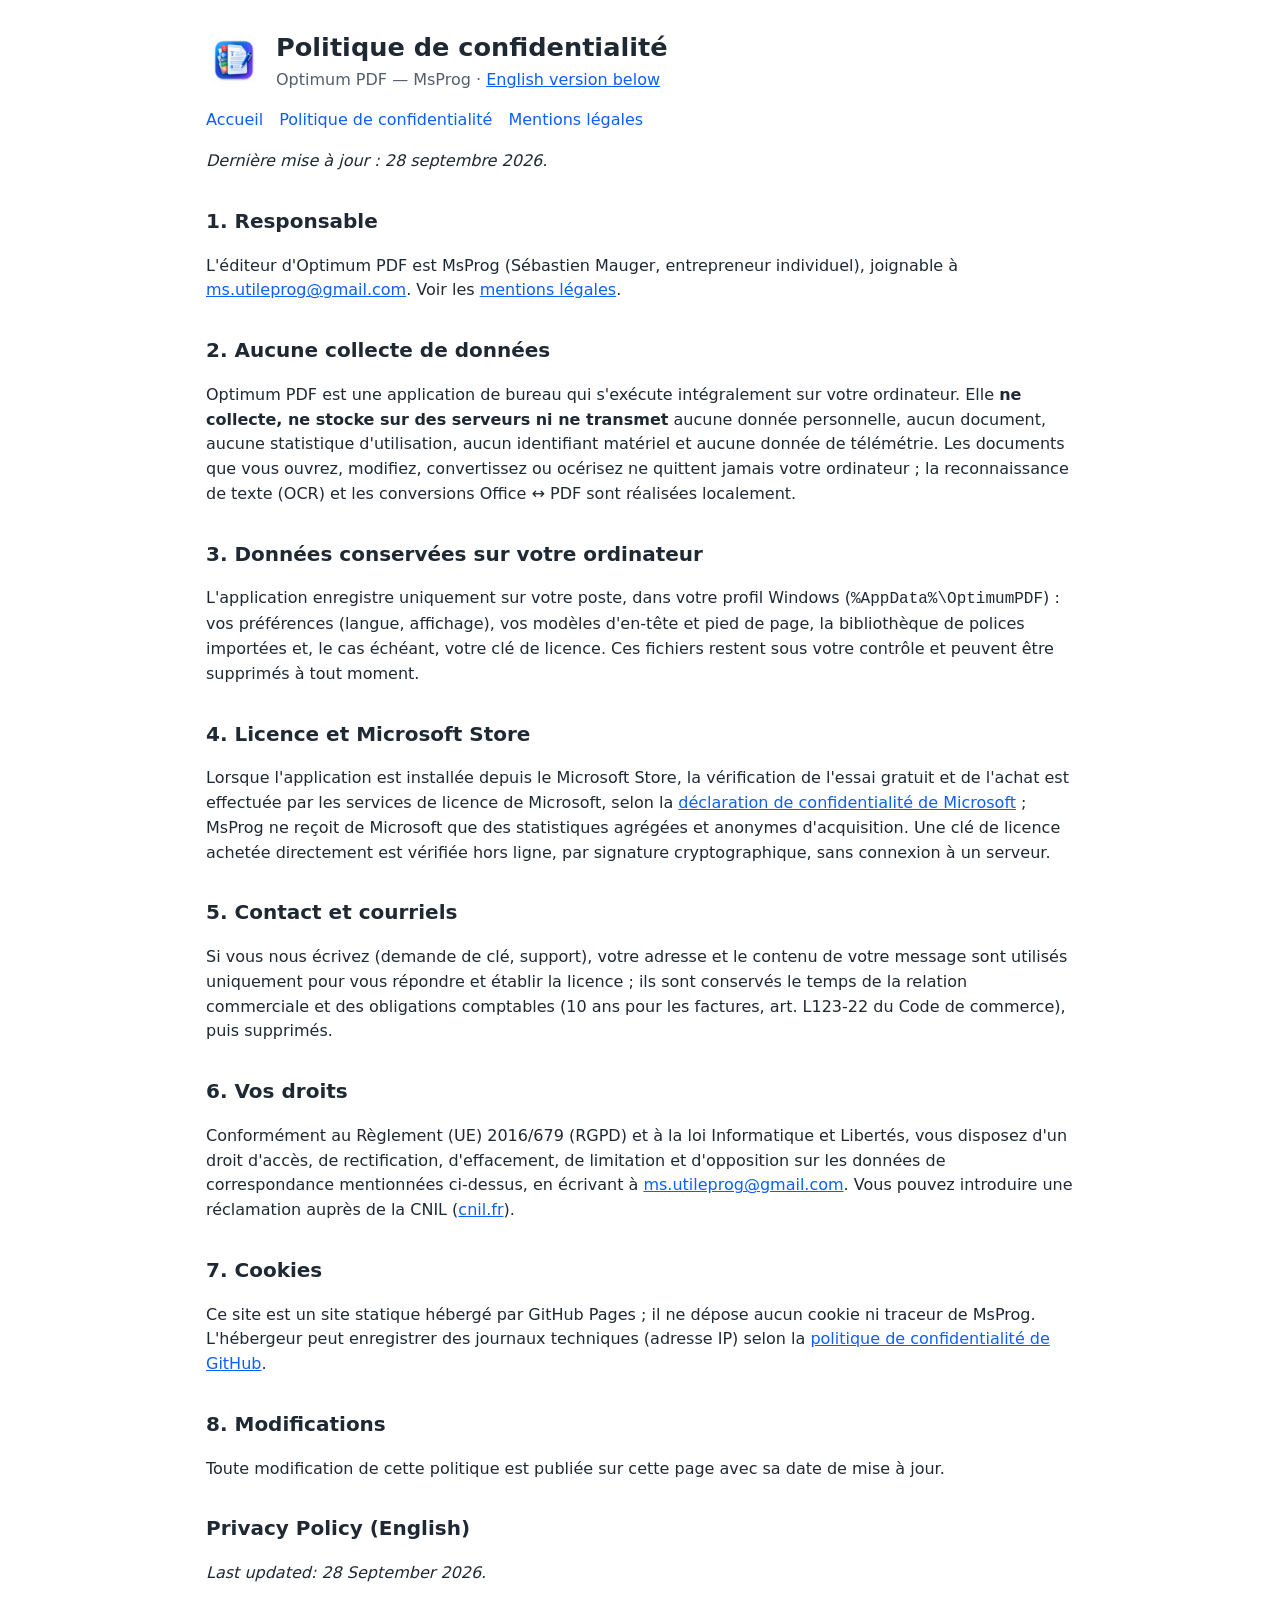
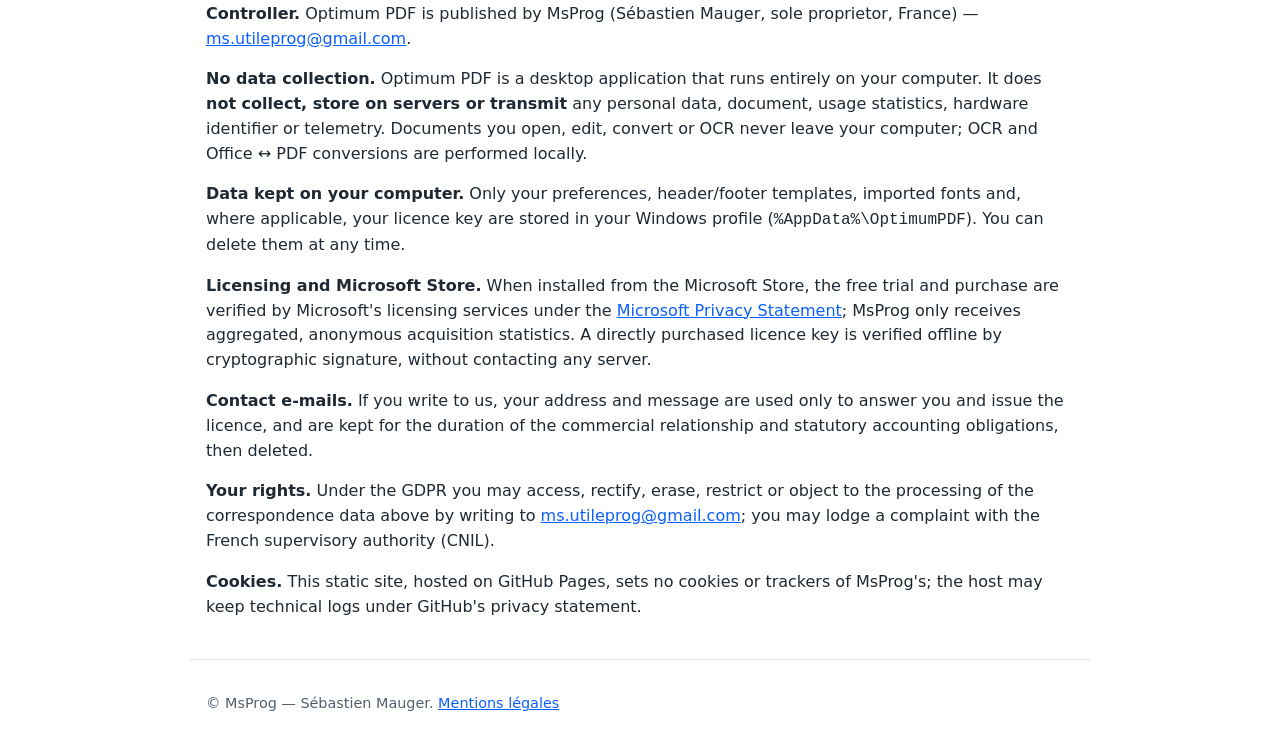
==== confidentialite.html @ d356f8d4 "Add files via upload" ====
<!doctype html>
<html lang="fr">
<head>
<meta charset="utf-8">
<meta name="viewport" content="width=device-width,initial-scale=1">
<title>Politique de confidentialité — Optimum PDF</title>
<meta name="description" content="Politique de confidentialité d'Optimum PDF (MsProg) : aucune collecte ni transmission de données.">
<link rel="stylesheet" href="style.css">
<link rel="icon" href="icon.png">
</head>
<body>
<header><img src="icon.png" alt=""><div><h1>Politique de confidentialité</h1><p class="sub">Optimum PDF — MsProg · <a href="#en">English version below</a></p></div></header>
<nav><a href="index.html">Accueil</a><a href="confidentialite.html">Politique de confidentialité</a><a href="mentions-legales.html">Mentions légales</a></nav>
<main>
  <p><em>Dernière mise à jour : 28 septembre 2026.</em></p>
  <h2>1. Responsable</h2>
  <p>L'éditeur d'Optimum PDF est MsProg (Sébastien Mauger, entrepreneur individuel), joignable à <a href="mailto:ms.utileprog@gmail.com">ms.utileprog@gmail.com</a>. Voir les <a href="mentions-legales.html">mentions légales</a>.</p>
  <h2>2. Aucune collecte de données</h2>
  <p>Optimum PDF est une application de bureau qui s'exécute intégralement sur votre ordinateur. Elle <strong>ne collecte, ne stocke sur des serveurs ni ne transmet</strong> aucune donnée personnelle, aucun document, aucune statistique d'utilisation, aucun identifiant matériel et aucune donnée de télémétrie. Les documents que vous ouvrez, modifiez, convertissez ou océrisez ne quittent jamais votre ordinateur ; la reconnaissance de texte (OCR) et les conversions Office ↔ PDF sont réalisées localement.</p>
  <h2>3. Données conservées sur votre ordinateur</h2>
  <p>L'application enregistre uniquement sur votre poste, dans votre profil Windows (<code>%AppData%\OptimumPDF</code>) : vos préférences (langue, affichage), vos modèles d'en-tête et pied de page, la bibliothèque de polices importées et, le cas échéant, votre clé de licence. Ces fichiers restent sous votre contrôle et peuvent être supprimés à tout moment.</p>
  <h2>4. Licence et Microsoft Store</h2>
  <p>Lorsque l'application est installée depuis le Microsoft Store, la vérification de l'essai gratuit et de l'achat est effectuée par les services de licence de Microsoft, selon la <a href="https://privacy.microsoft.com/fr-fr/privacystatement">déclaration de confidentialité de Microsoft</a> ; MsProg ne reçoit de Microsoft que des statistiques agrégées et anonymes d'acquisition. Une clé de licence achetée directement est vérifiée hors ligne, par signature cryptographique, sans connexion à un serveur.</p>
  <h2>5. Contact et courriels</h2>
  <p>Si vous nous écrivez (demande de clé, support), votre adresse et le contenu de votre message sont utilisés uniquement pour vous répondre et établir la licence ; ils sont conservés le temps de la relation commerciale et des obligations comptables (10 ans pour les factures, art. L123-22 du Code de commerce), puis supprimés.</p>
  <h2>6. Vos droits</h2>
  <p>Conformément au Règlement (UE) 2016/679 (RGPD) et à la loi Informatique et Libertés, vous disposez d'un droit d'accès, de rectification, d'effacement, de limitation et d'opposition sur les données de correspondance mentionnées ci-dessus, en écrivant à <a href="mailto:ms.utileprog@gmail.com">ms.utileprog@gmail.com</a>. Vous pouvez introduire une réclamation auprès de la CNIL (<a href="https://www.cnil.fr">cnil.fr</a>).</p>
  <h2>7. Cookies</h2>
  <p>Ce site est un site statique hébergé par GitHub Pages ; il ne dépose aucun cookie ni traceur de MsProg. L'hébergeur peut enregistrer des journaux techniques (adresse IP) selon la <a href="https://docs.github.com/site-policy/privacy-policies/github-general-privacy-statement">politique de confidentialité de GitHub</a>.</p>
  <h2>8. Modifications</h2>
  <p>Toute modification de cette politique est publiée sur cette page avec sa date de mise à jour.</p>

  <h2 id="en">Privacy Policy (English)</h2>
  <p><em>Last updated: 28 September 2026.</em></p>
  <p><strong>Controller.</strong> Optimum PDF is published by MsProg (Sébastien Mauger, sole proprietor, France) — <a href="mailto:ms.utileprog@gmail.com">ms.utileprog@gmail.com</a>.</p>
  <p><strong>No data collection.</strong> Optimum PDF is a desktop application that runs entirely on your computer. It does <strong>not collect, store on servers or transmit</strong> any personal data, document, usage statistics, hardware identifier or telemetry. Documents you open, edit, convert or OCR never leave your computer; OCR and Office ↔ PDF conversions are performed locally.</p>
  <p><strong>Data kept on your computer.</strong> Only your preferences, header/footer templates, imported fonts and, where applicable, your licence key are stored in your Windows profile (<code>%AppData%\OptimumPDF</code>). You can delete them at any time.</p>
  <p><strong>Licensing and Microsoft Store.</strong> When installed from the Microsoft Store, the free trial and purchase are verified by Microsoft's licensing services under the <a href="https://privacy.microsoft.com/privacystatement">Microsoft Privacy Statement</a>; MsProg only receives aggregated, anonymous acquisition statistics. A directly purchased licence key is verified offline by cryptographic signature, without contacting any server.</p>
  <p><strong>Contact e-mails.</strong> If you write to us, your address and message are used only to answer you and issue the licence, and are kept for the duration of the commercial relationship and statutory accounting obligations, then deleted.</p>
  <p><strong>Your rights.</strong> Under the GDPR you may access, rectify, erase, restrict or object to the processing of the correspondence data above by writing to <a href="mailto:ms.utileprog@gmail.com">ms.utileprog@gmail.com</a>; you may lodge a complaint with the French supervisory authority (CNIL).</p>
  <p><strong>Cookies.</strong> This static site, hosted on GitHub Pages, sets no cookies or trackers of MsProg's; the host may keep technical logs under GitHub's privacy statement.</p>
</main>
<footer>© MsProg — Sébastien Mauger. <a href="mentions-legales.html">Mentions légales</a></footer>
</body>
</html>
---- style.css ----
:root{--ink:#1f2933;--muted:#52606d;--accent:#0b5fff;--bg:#ffffff;--card:#f5f7fa;--line:#d9e2ec}
@media (prefers-color-scheme:dark){:root{--ink:#e6edf3;--muted:#9fb0c0;--accent:#6ea8ff;--bg:#0f1720;--card:#16212c;--line:#2b3947}}
*{box-sizing:border-box}html{font:16px/1.55 system-ui,Segoe UI,Roboto,Arial,sans-serif;color:var(--ink);background:var(--bg)}
body{margin:0}main,header,footer{max-width:900px;margin:0 auto;padding:0 16px}
header{padding:28px 16px 8px;display:flex;align-items:center;gap:14px;flex-wrap:wrap}header img{width:56px;height:56px;border-radius:12px}
header h1{font-size:1.6rem;margin:0}header .sub{color:var(--muted);margin:0}
nav{padding:8px 16px 0;max-width:900px;margin:0 auto}nav a{margin-right:16px;color:var(--accent);text-decoration:none}nav a:hover{text-decoration:underline}
h2{margin-top:2rem;font-size:1.25rem}h3{font-size:1.05rem}
.card{background:var(--card);border:1px solid var(--line);border-radius:12px;padding:16px 18px;margin:12px 0}
.grid{display:grid;grid-template-columns:repeat(auto-fit,minmax(240px,1fr));gap:12px}
.btn{display:inline-block;background:var(--accent);color:#fff;padding:10px 16px;border-radius:8px;text-decoration:none;font-weight:600}
.lang{float:right;font-size:.9rem}a{color:var(--accent)}
footer{color:var(--muted);font-size:.9rem;padding:32px 16px;border-top:1px solid var(--line);margin-top:40px}
table{border-collapse:collapse;width:100%}td,th{border:1px solid var(--line);padding:6px 8px;text-align:left;vertical-align:top}
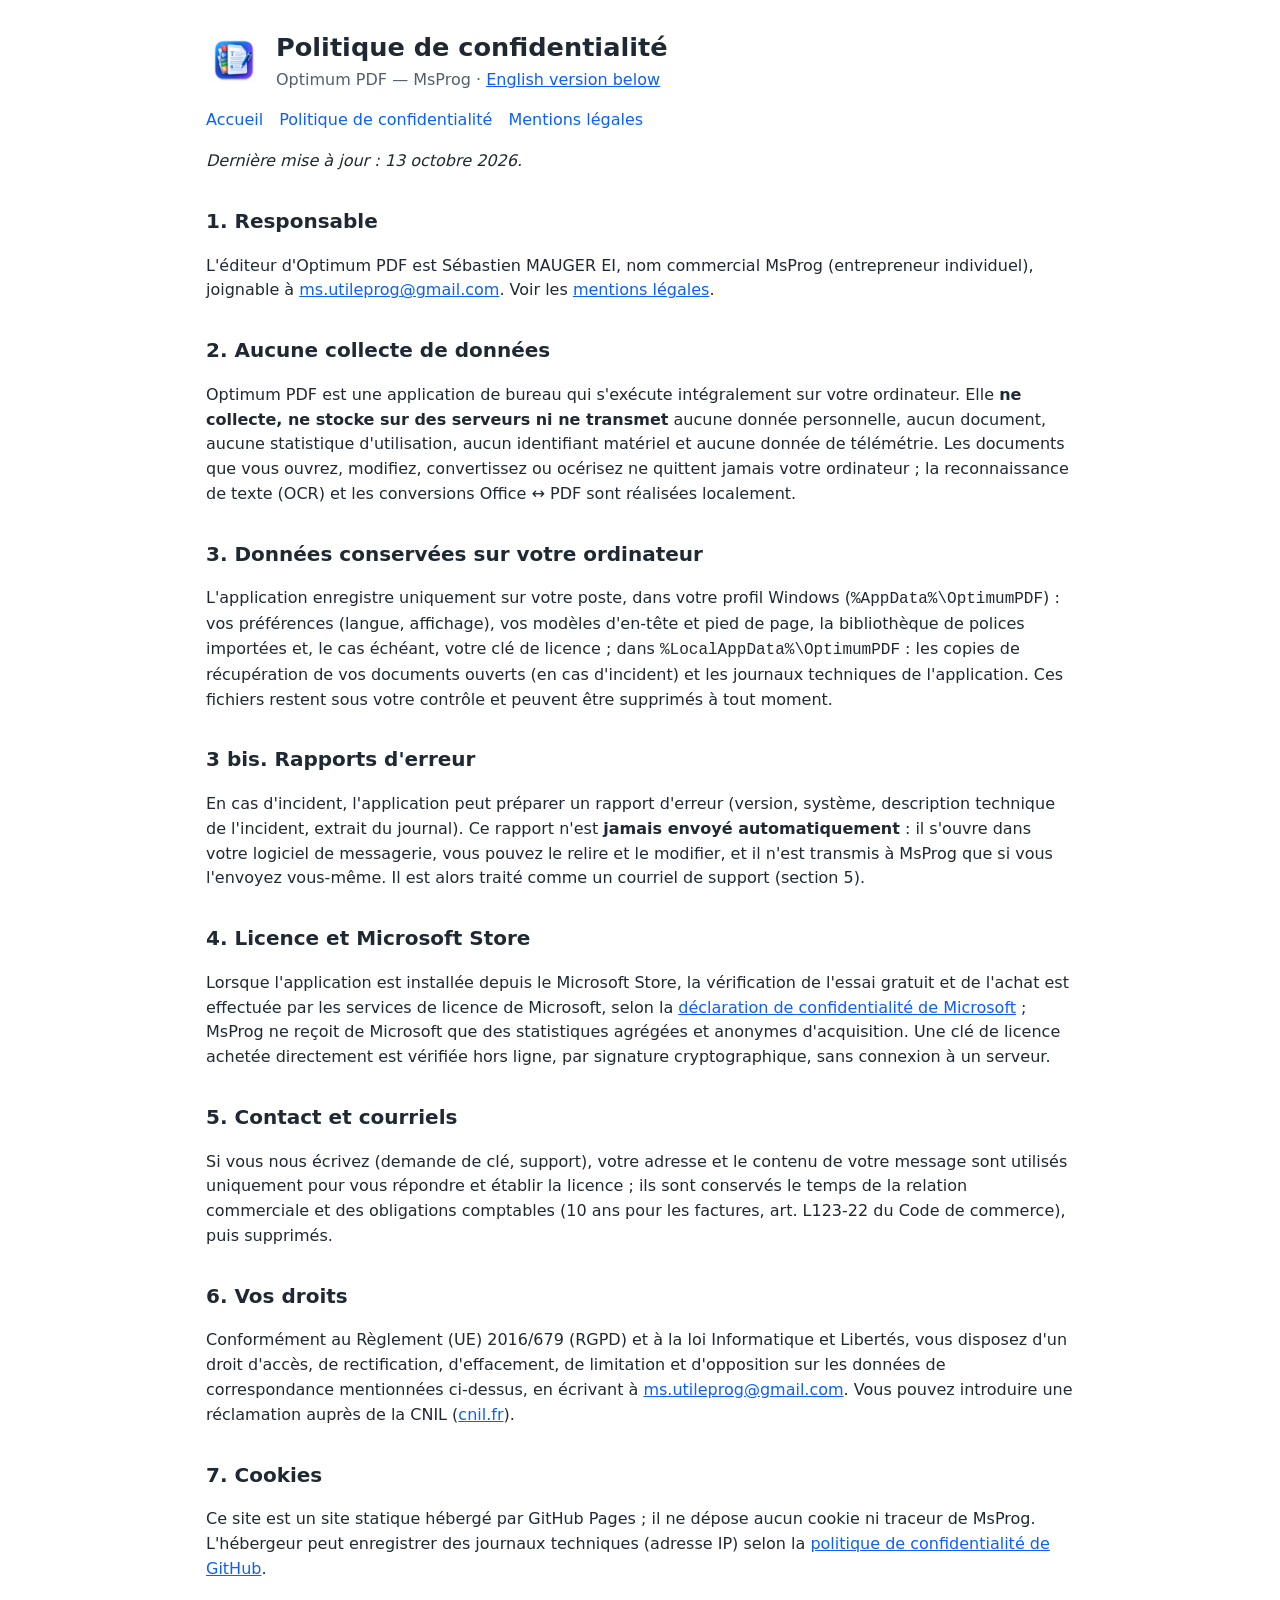
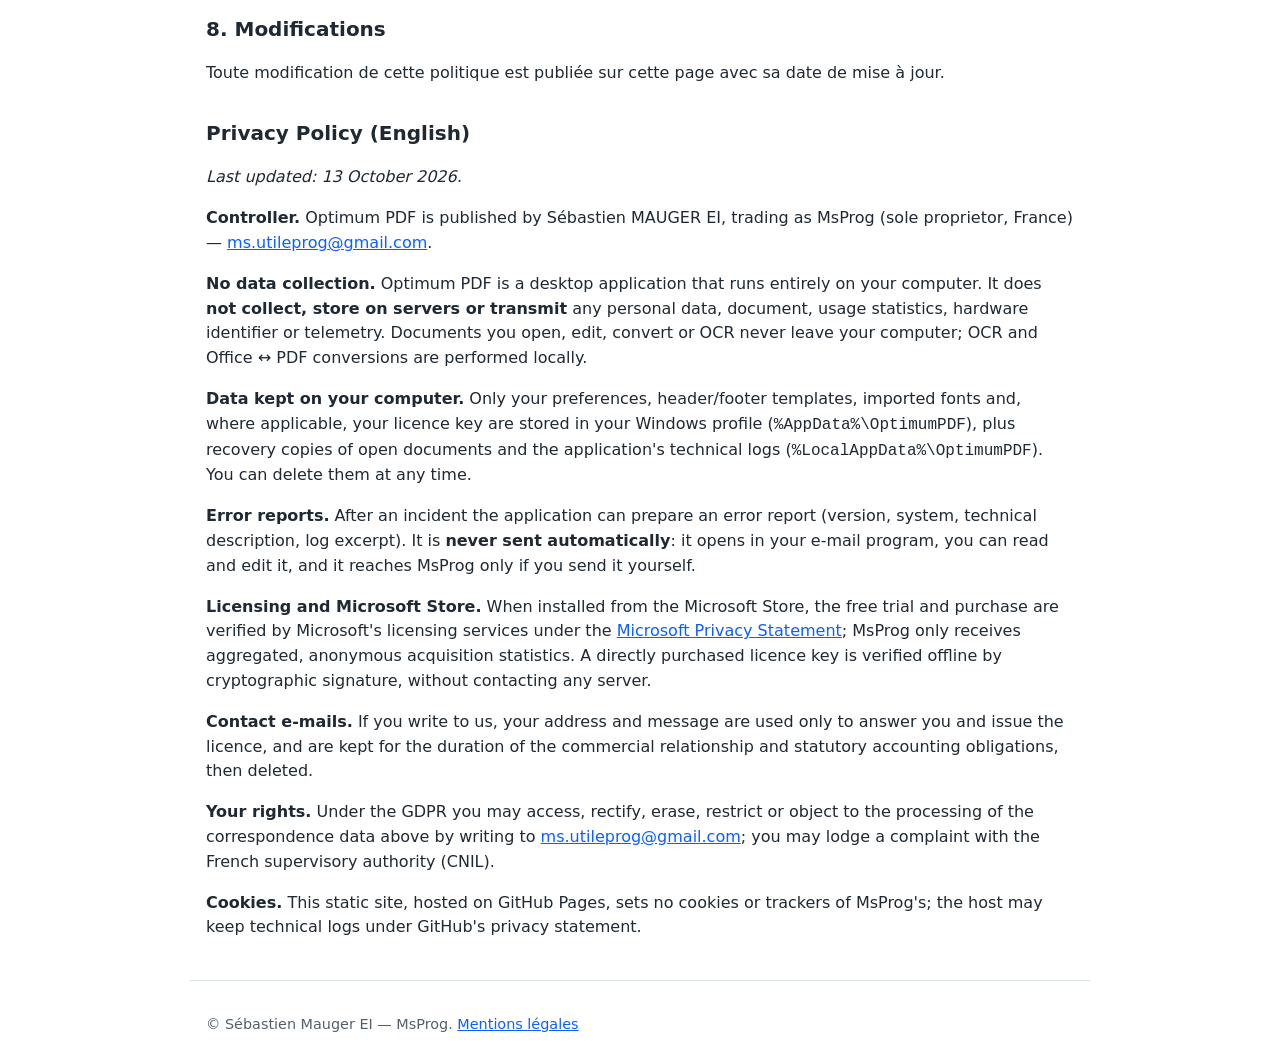
==== commit db2713dc: "Mise à jour V2.53 : formulaires calculés, impression brochure, fiabilité, mentions légales (SIRET, E" ====
--- a/confidentialite.html
+++ b/confidentialite.html
@@ -12,13 +12,15 @@
 <header><img src="icon.png" alt=""><div><h1>Politique de confidentialité</h1><p class="sub">Optimum PDF — MsProg · <a href="#en">English version below</a></p></div></header>
 <nav><a href="index.html">Accueil</a><a href="confidentialite.html">Politique de confidentialité</a><a href="mentions-legales.html">Mentions légales</a></nav>
 <main>
-  <p><em>Dernière mise à jour : 28 septembre 2026.</em></p>
+  <p><em>Dernière mise à jour : 13 octobre 2026.</em></p>
   <h2>1. Responsable</h2>
-  <p>L'éditeur d'Optimum PDF est MsProg (Sébastien Mauger, entrepreneur individuel), joignable à <a href="mailto:ms.utileprog@gmail.com">ms.utileprog@gmail.com</a>. Voir les <a href="mentions-legales.html">mentions légales</a>.</p>
+  <p>L'éditeur d'Optimum PDF est Sébastien MAUGER EI, nom commercial MsProg (entrepreneur individuel), joignable à <a href="mailto:ms.utileprog@gmail.com">ms.utileprog@gmail.com</a>. Voir les <a href="mentions-legales.html">mentions légales</a>.</p>
   <h2>2. Aucune collecte de données</h2>
   <p>Optimum PDF est une application de bureau qui s'exécute intégralement sur votre ordinateur. Elle <strong>ne collecte, ne stocke sur des serveurs ni ne transmet</strong> aucune donnée personnelle, aucun document, aucune statistique d'utilisation, aucun identifiant matériel et aucune donnée de télémétrie. Les documents que vous ouvrez, modifiez, convertissez ou océrisez ne quittent jamais votre ordinateur ; la reconnaissance de texte (OCR) et les conversions Office ↔ PDF sont réalisées localement.</p>
   <h2>3. Données conservées sur votre ordinateur</h2>
-  <p>L'application enregistre uniquement sur votre poste, dans votre profil Windows (<code>%AppData%\OptimumPDF</code>) : vos préférences (langue, affichage), vos modèles d'en-tête et pied de page, la bibliothèque de polices importées et, le cas échéant, votre clé de licence. Ces fichiers restent sous votre contrôle et peuvent être supprimés à tout moment.</p>
+  <p>L'application enregistre uniquement sur votre poste, dans votre profil Windows (<code>%AppData%\OptimumPDF</code>) : vos préférences (langue, affichage), vos modèles d'en-tête et pied de page, la bibliothèque de polices importées et, le cas échéant, votre clé de licence ; dans <code>%LocalAppData%\OptimumPDF</code> : les copies de récupération de vos documents ouverts (en cas d'incident) et les journaux techniques de l'application. Ces fichiers restent sous votre contrôle et peuvent être supprimés à tout moment.</p>
+  <h2>3 bis. Rapports d'erreur</h2>
+  <p>En cas d'incident, l'application peut préparer un rapport d'erreur (version, système, description technique de l'incident, extrait du journal). Ce rapport n'est <strong>jamais envoyé automatiquement</strong> : il s'ouvre dans votre logiciel de messagerie, vous pouvez le relire et le modifier, et il n'est transmis à MsProg que si vous l'envoyez vous-même. Il est alors traité comme un courriel de support (section 5).</p>
   <h2>4. Licence et Microsoft Store</h2>
   <p>Lorsque l'application est installée depuis le Microsoft Store, la vérification de l'essai gratuit et de l'achat est effectuée par les services de licence de Microsoft, selon la <a href="https://privacy.microsoft.com/fr-fr/privacystatement">déclaration de confidentialité de Microsoft</a> ; MsProg ne reçoit de Microsoft que des statistiques agrégées et anonymes d'acquisition. Une clé de licence achetée directement est vérifiée hors ligne, par signature cryptographique, sans connexion à un serveur.</p>
   <h2>5. Contact et courriels</h2>
@@ -31,15 +33,16 @@
   <p>Toute modification de cette politique est publiée sur cette page avec sa date de mise à jour.</p>
 
   <h2 id="en">Privacy Policy (English)</h2>
-  <p><em>Last updated: 28 September 2026.</em></p>
-  <p><strong>Controller.</strong> Optimum PDF is published by MsProg (Sébastien Mauger, sole proprietor, France) — <a href="mailto:ms.utileprog@gmail.com">ms.utileprog@gmail.com</a>.</p>
+  <p><em>Last updated: 13 October 2026.</em></p>
+  <p><strong>Controller.</strong> Optimum PDF is published by Sébastien MAUGER EI, trading as MsProg (sole proprietor, France) — <a href="mailto:ms.utileprog@gmail.com">ms.utileprog@gmail.com</a>.</p>
   <p><strong>No data collection.</strong> Optimum PDF is a desktop application that runs entirely on your computer. It does <strong>not collect, store on servers or transmit</strong> any personal data, document, usage statistics, hardware identifier or telemetry. Documents you open, edit, convert or OCR never leave your computer; OCR and Office ↔ PDF conversions are performed locally.</p>
-  <p><strong>Data kept on your computer.</strong> Only your preferences, header/footer templates, imported fonts and, where applicable, your licence key are stored in your Windows profile (<code>%AppData%\OptimumPDF</code>). You can delete them at any time.</p>
+  <p><strong>Data kept on your computer.</strong> Only your preferences, header/footer templates, imported fonts and, where applicable, your licence key are stored in your Windows profile (<code>%AppData%\OptimumPDF</code>), plus recovery copies of open documents and the application's technical logs (<code>%LocalAppData%\OptimumPDF</code>). You can delete them at any time.</p>
+  <p><strong>Error reports.</strong> After an incident the application can prepare an error report (version, system, technical description, log excerpt). It is <strong>never sent automatically</strong>: it opens in your e-mail program, you can read and edit it, and it reaches MsProg only if you send it yourself.</p>
   <p><strong>Licensing and Microsoft Store.</strong> When installed from the Microsoft Store, the free trial and purchase are verified by Microsoft's licensing services under the <a href="https://privacy.microsoft.com/privacystatement">Microsoft Privacy Statement</a>; MsProg only receives aggregated, anonymous acquisition statistics. A directly purchased licence key is verified offline by cryptographic signature, without contacting any server.</p>
   <p><strong>Contact e-mails.</strong> If you write to us, your address and message are used only to answer you and issue the licence, and are kept for the duration of the commercial relationship and statutory accounting obligations, then deleted.</p>
   <p><strong>Your rights.</strong> Under the GDPR you may access, rectify, erase, restrict or object to the processing of the correspondence data above by writing to <a href="mailto:ms.utileprog@gmail.com">ms.utileprog@gmail.com</a>; you may lodge a complaint with the French supervisory authority (CNIL).</p>
   <p><strong>Cookies.</strong> This static site, hosted on GitHub Pages, sets no cookies or trackers of MsProg's; the host may keep technical logs under GitHub's privacy statement.</p>
 </main>
-<footer>© MsProg — Sébastien Mauger. <a href="mentions-legales.html">Mentions légales</a></footer>
+<footer>© Sébastien Mauger EI — MsProg. <a href="mentions-legales.html">Mentions légales</a></footer>
 </body>
 </html>
--- a/style.css
+++ b/style.css
@@ -12,3 +12,12 @@
 .lang{float:right;font-size:.9rem}a{color:var(--accent)}
 footer{color:var(--muted);font-size:.9rem;padding:32px 16px;border-top:1px solid var(--line);margin-top:40px}
 table{border-collapse:collapse;width:100%}td,th{border:1px solid var(--line);padding:6px 8px;text-align:left;vertical-align:top}
+
+/* Tarifs (V2.50c) */
+table.prices{border-collapse:collapse;margin:12px 0 8px;width:100%;max-width:640px}
+table.prices th,table.prices td{border-bottom:1px solid #dde3ea;padding:7px 10px;text-align:left}
+table.prices th{background:#e8edf4;font-weight:600}
+table.prices td:nth-child(2),table.prices td:nth-child(3){white-space:nowrap}
+p.note{color:#526176;font-size:.92em}
+/* Ancre #en : la section anglaise occupe au moins un écran, sinon le lien « English » ne peut pas l'amener en haut de page. */
+section.en{scroll-margin-top:12px;padding-top:4px;border-top:1px solid #dde3ea;margin-top:24px}
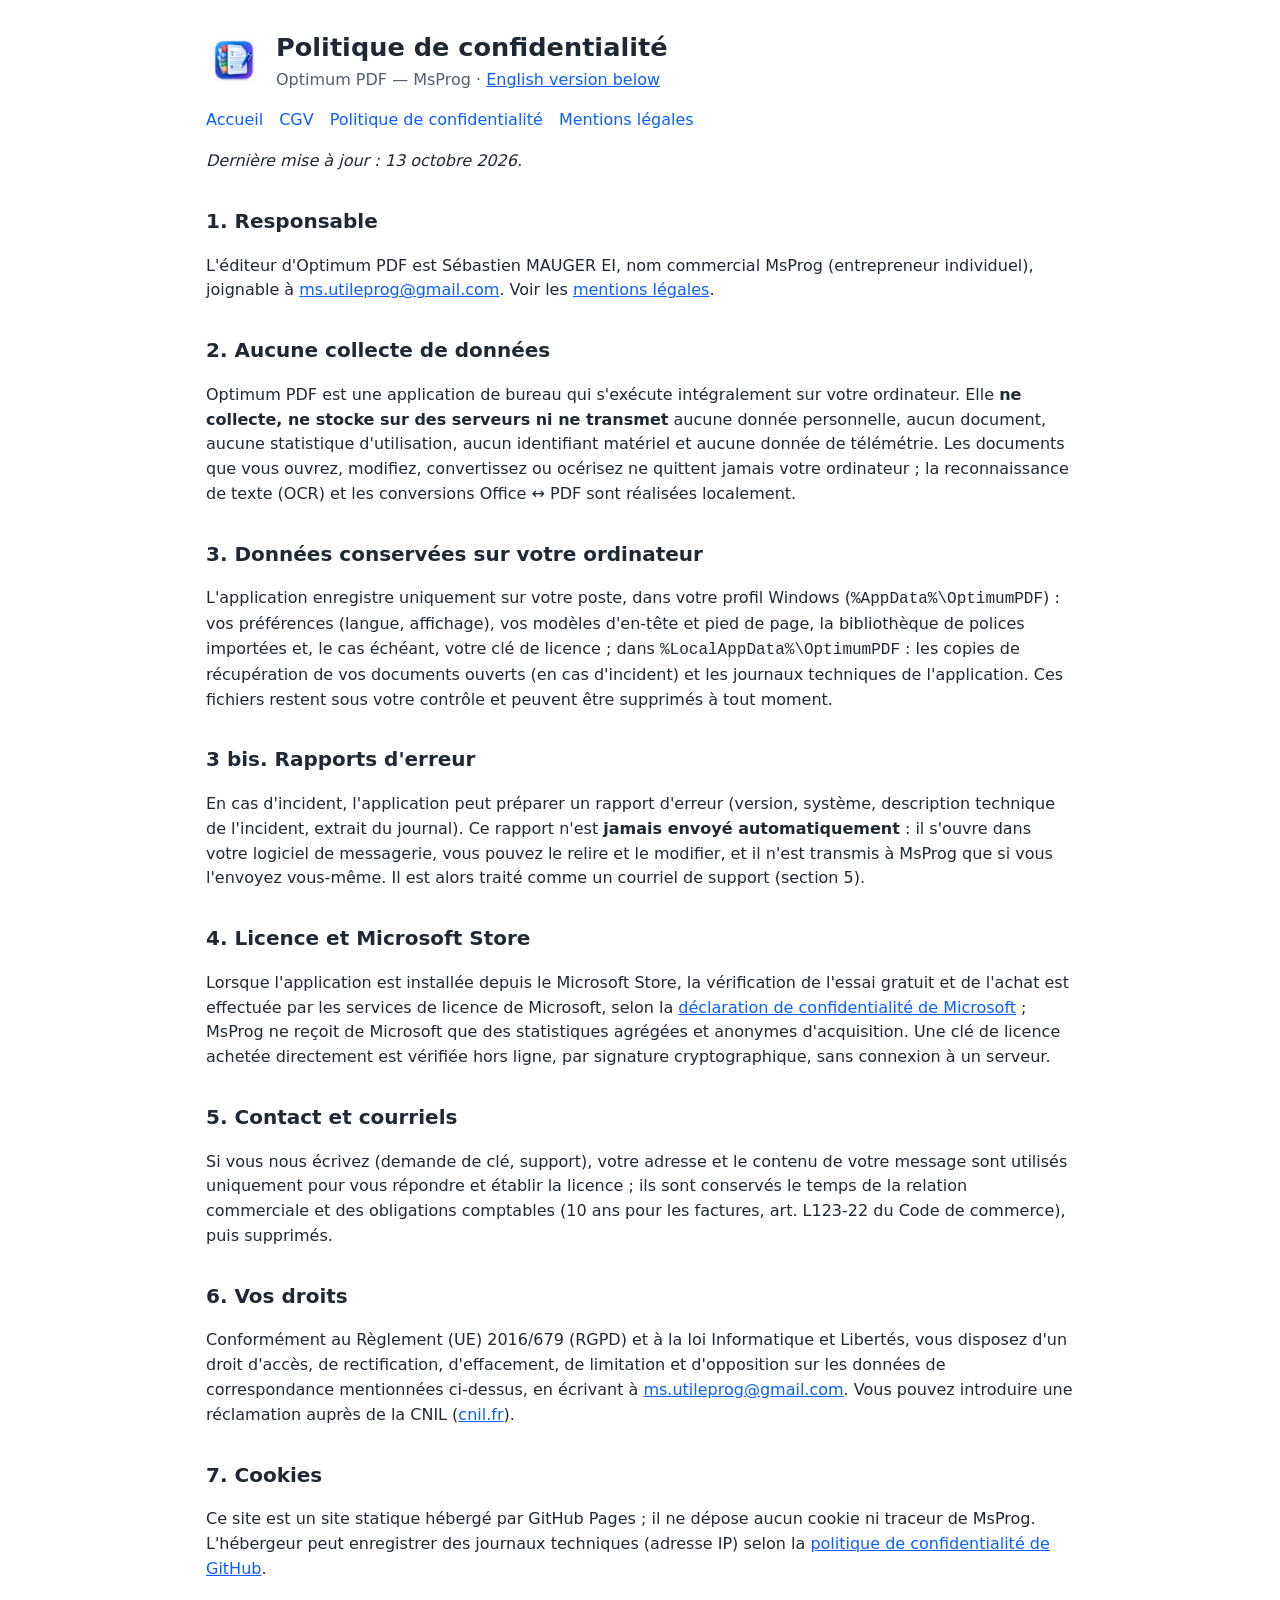
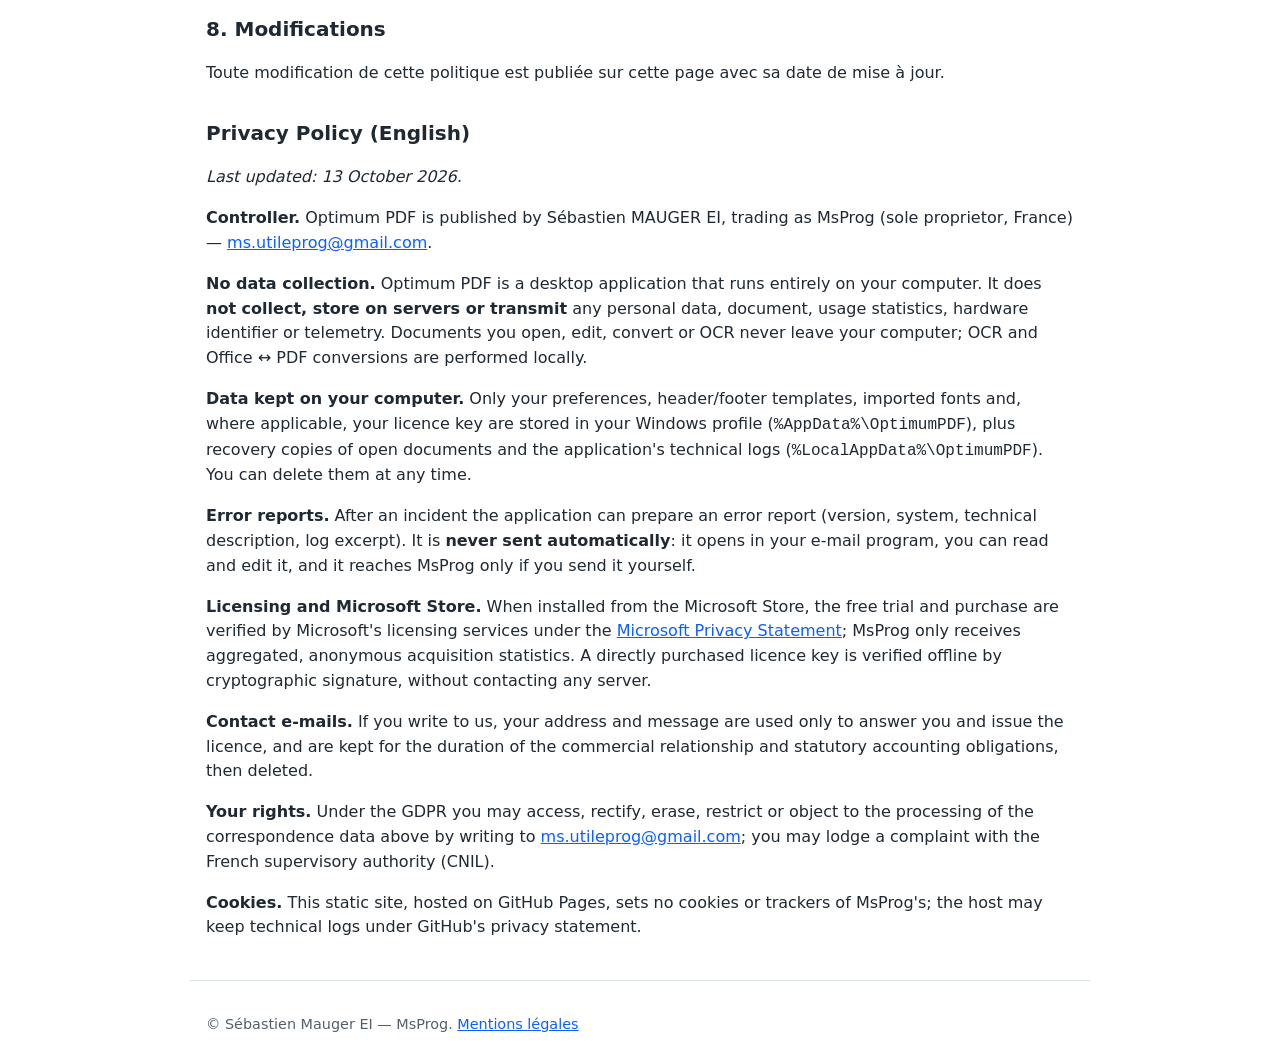
==== commit 925841ef: "CGV (vente directe réservée aux professionnels et personnes publiques), particuliers via Microsoft S" ====
--- a/confidentialite.html
+++ b/confidentialite.html
@@ -10,7 +10,7 @@
 </head>
 <body>
 <header><img src="icon.png" alt=""><div><h1>Politique de confidentialité</h1><p class="sub">Optimum PDF — MsProg · <a href="#en">English version below</a></p></div></header>
-<nav><a href="index.html">Accueil</a><a href="confidentialite.html">Politique de confidentialité</a><a href="mentions-legales.html">Mentions légales</a></nav>
+<nav><a href="index.html">Accueil</a><a href="cgv.html">CGV</a><a href="confidentialite.html">Politique de confidentialité</a><a href="mentions-legales.html">Mentions légales</a></nav>
 <main>
   <p><em>Dernière mise à jour : 13 octobre 2026.</em></p>
   <h2>1. Responsable</h2>
